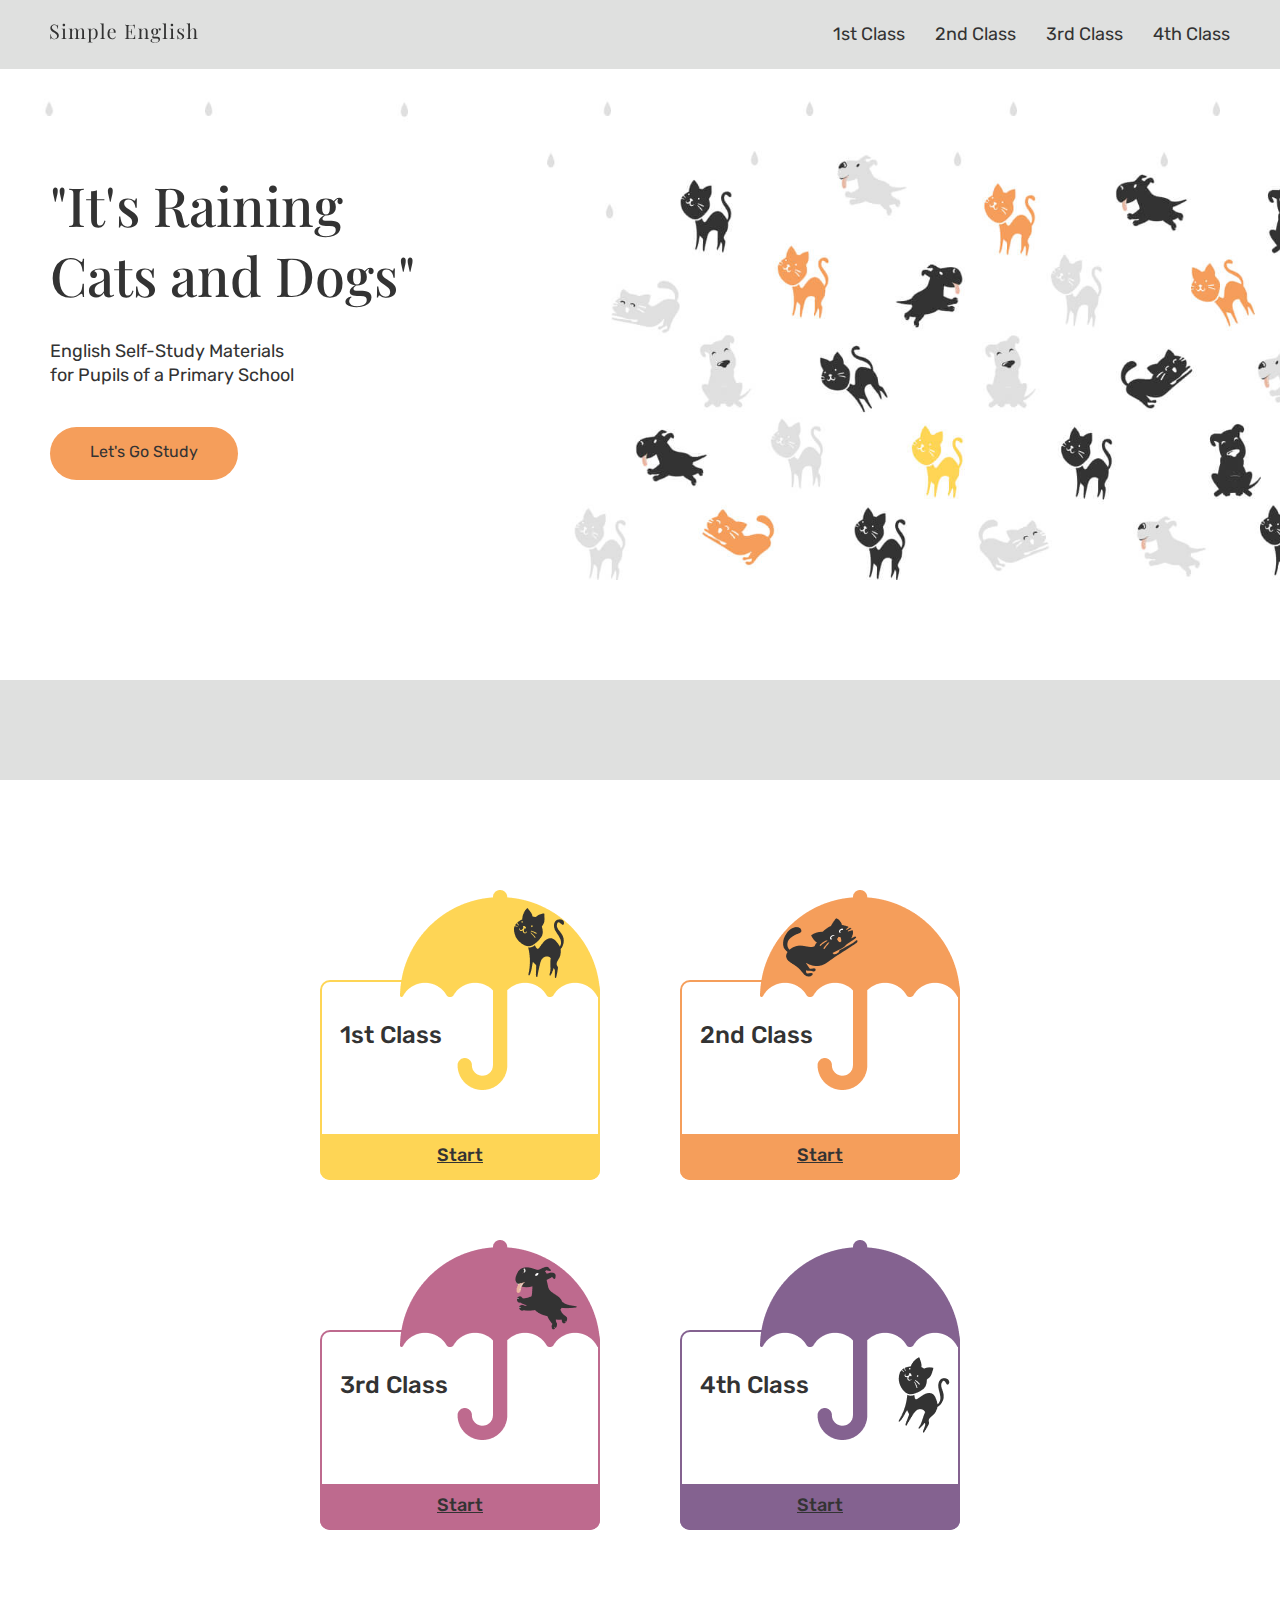
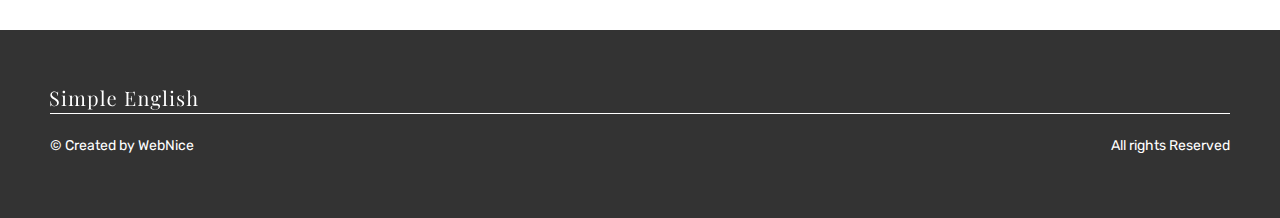
==== index.html @ 03b2a683 "Add project's files" ====
<!DOCTYPE html>
<html lang="en">

<head>
  <meta charset="UTF-8">
  <meta http-equiv="X-UA-Compatible" content="IE=edge">
  <meta name="viewport" content="width=device-width, initial-scale=1.0">
  <meta name="description" content="English Self-Study Materials for Pupils of a Primary School">
  <title>Simple English</title>
  <link rel="icon" href="img/icon/favicon.png" type="image/png">
  <link rel="stylesheet" href="css/index.css">
</head>

<body>
  <div class="wrapper">
    <header class="header">
      <div class="container header-container">
        <a class="logo header-logo" href="index.html">
          <img class="logo-img" src="img/icon/logo.svg" alt="Logo">
        </a>
        <div class="navigation-burger"><span></span></div>
        <div class="navigation-wrapper">
          <nav class="menu">
            <ul class="menu-list">
              <li class="menu-item">
                <a class="menu-link" href="class-one.html">1st Class</a>
              </li>
              <li class="menu-item">
                <a class="menu-link" href="class-two.html">2nd Class</a>
              </li>
              <li class="menu-item">
                <a class="menu-link" href="#">3rd Class</a>
              </li>
              <li class="menu">
                <a class="menu-link" href="#">4th Class</a>
              </li>
            </ul>
          </nav>
        </div>
      </div>
    </header>
    <main class="main">
      <section class="promo">
        <div class="container promo-container">
          <div class="promo-content">
            <h1 class="promo-title">"It's Raining<br> Cats and Dogs"</h1>
            <p class="promo-description">English Self-Study Materials for Pupils of a Primary
              School</p>
            <a class="promo-button button" href="#">Let's Go Study</a>
          </div>
        </div>
      </section>
      <div class="test"> </div>
      <section class="classes section-page">
        <div class="container classes-container">
          <ul class="classes-list">
            <li class="classes-item">
              <h3 class="classes-item-title">1st Class</h3>
              <a class="classes-item-link classes-item-link--first" href="class-one.html">Start</a>
              <img class="classes-item-img" src="img/class1-decor.png" alt="">
            </li>
            <li class="classes-item">
              <h3 class="classes-item-title">2nd Class</h3>
              <a class="classes-item-link classes-item-link--second" href="class-two.html">Start</a>
              <img class="classes-item-img" src="img/class2-decor.png" alt="">
            </li>
            <li class="classes-item">
              <h3 class="classes-item-title">3rd Class</h3>
              <a class="classes-item-link classes-item-link--third" href="">Start</a>
              <img class="classes-item-img" src="img/class3-decor.png" alt="">
            </li>
            <li class="classes-item">
              <h3 class="classes-item-title">4th Class</h3>
              <a class="classes-item-link classes-item-link--forth" href="">Start</a>
              <img class="classes-item-img" src="img/class4-decor.png" alt="">
            </li>
          </ul>
        </div>
      </section>
    </main>
    <footer class="footer">
      <div class="container">
        <div class="footer-top">
          <a class="logo" href="index.html">
            <img class="logo-img" src="img/icon/logo2.svg" alt="Logo Hair Master">
          </a>
        </div>
        <div class="footer-divider-line"></div>
        <div class="footer-bottom">
          <p class="footer-copy">© Created by WebNice</p>
          <p class="footer-copy-text">All rights Reserved</p>
        </div>
      </div>
    </footer>
  </div>
  <script src="js/burger.js"></script>

</body>

</html>
---- css/index.css ----
@import url(common.css);
@import url(header.css);
@import url(promo.css);
@import url(classes.css);
@import url(footer.css);
@import url(class-page.css);
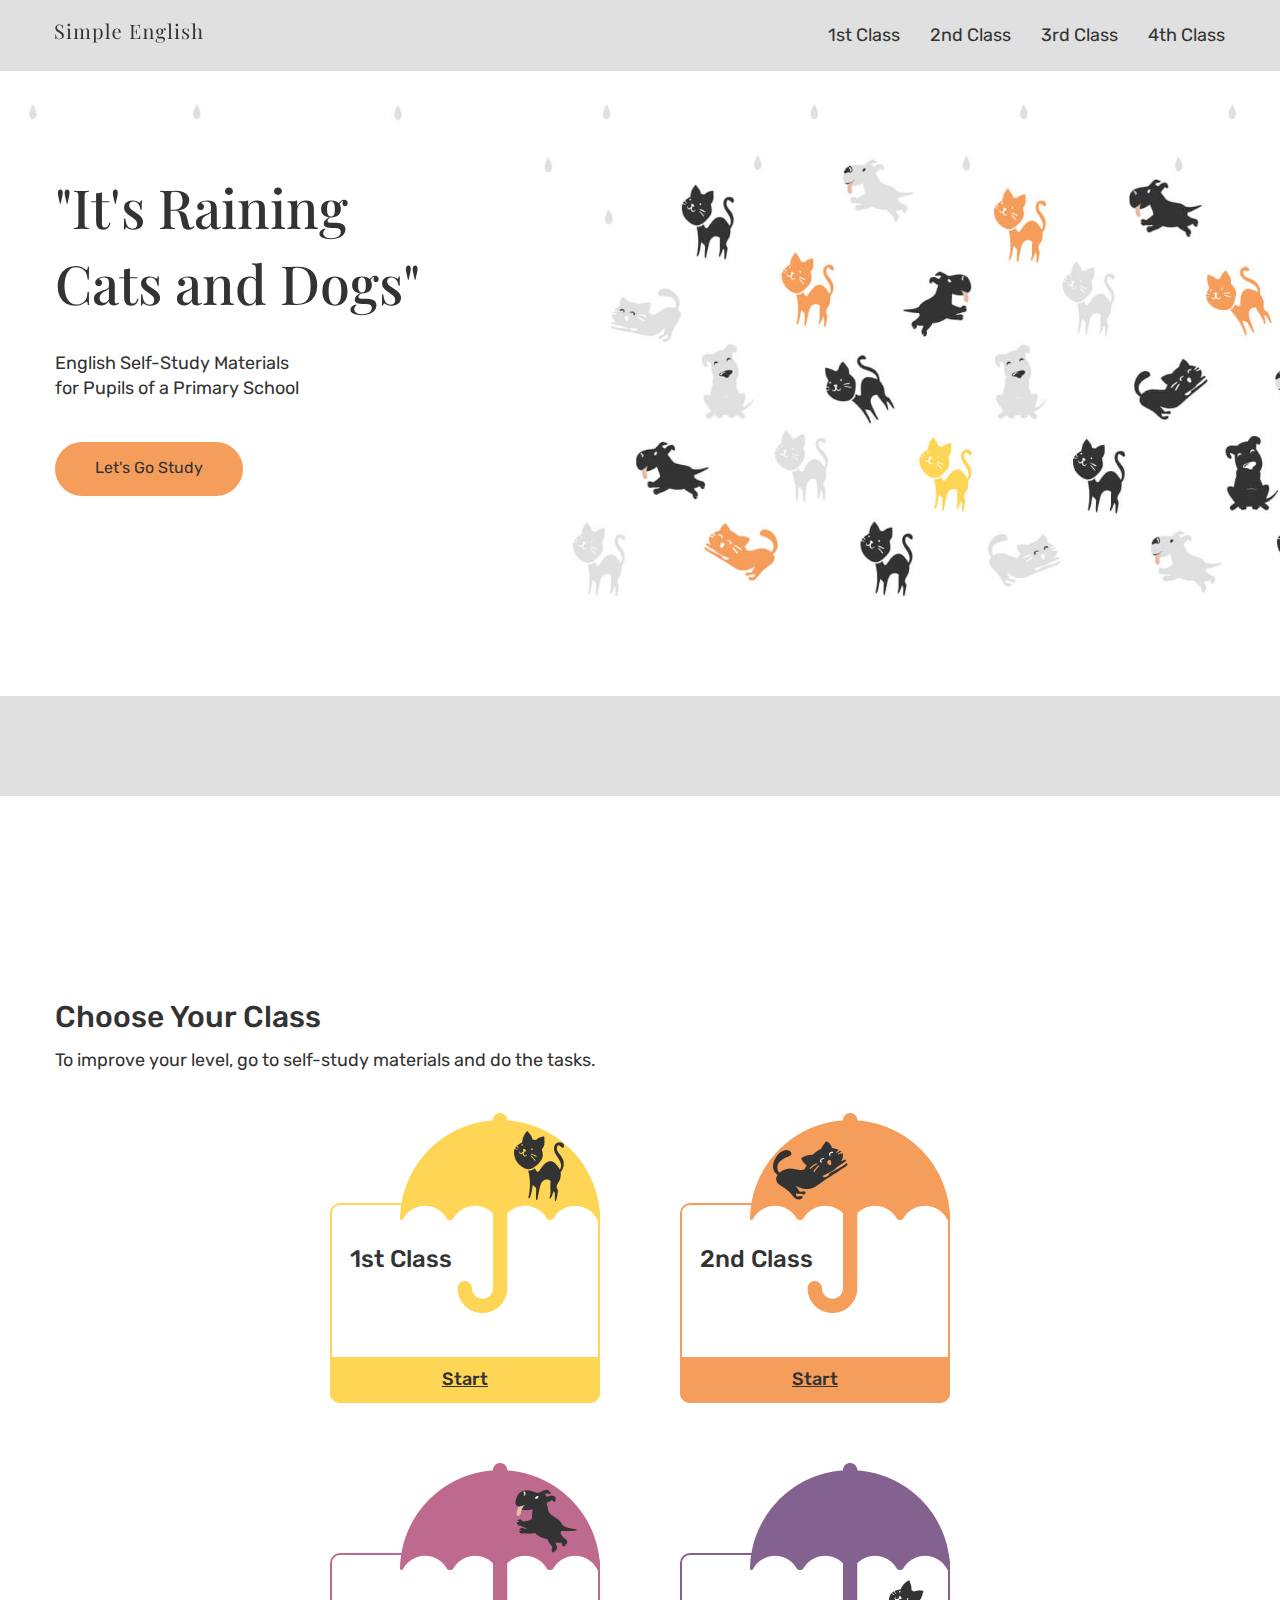
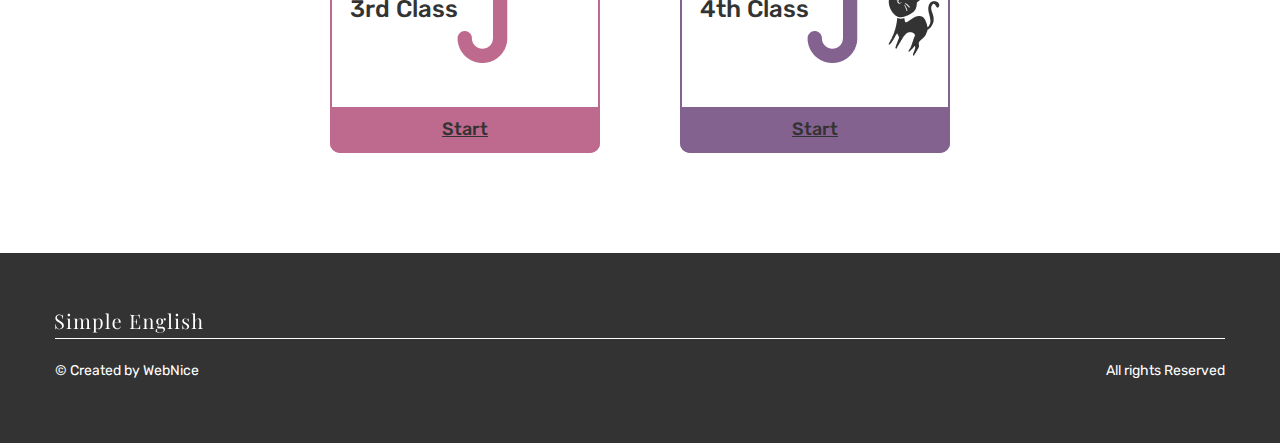
==== commit cf6e2c41: "Change content" ====
--- a/index.html
+++ b/index.html
@@ -46,35 +46,41 @@
             <h1 class="promo-title">"It's Raining<br> Cats and Dogs"</h1>
             <p class="promo-description">English Self-Study Materials for Pupils of a Primary
               School</p>
-            <a class="promo-button button" href="#">Let's Go Study</a>
+            <a class="promo-button button" href="#classes">Let's Go Study</a>
           </div>
         </div>
       </section>
       <div class="test"> </div>
-      <section class="classes section-page">
-        <div class="container classes-container">
-          <ul class="classes-list">
-            <li class="classes-item">
-              <h3 class="classes-item-title">1st Class</h3>
-              <a class="classes-item-link classes-item-link--first" href="class-one.html">Start</a>
-              <img class="classes-item-img" src="img/class1-decor.png" alt="">
-            </li>
-            <li class="classes-item">
-              <h3 class="classes-item-title">2nd Class</h3>
-              <a class="classes-item-link classes-item-link--second" href="class-two.html">Start</a>
-              <img class="classes-item-img" src="img/class2-decor.png" alt="">
-            </li>
-            <li class="classes-item">
-              <h3 class="classes-item-title">3rd Class</h3>
-              <a class="classes-item-link classes-item-link--third" href="">Start</a>
-              <img class="classes-item-img" src="img/class3-decor.png" alt="">
-            </li>
-            <li class="classes-item">
-              <h3 class="classes-item-title">4th Class</h3>
-              <a class="classes-item-link classes-item-link--forth" href="">Start</a>
-              <img class="classes-item-img" src="img/class4-decor.png" alt="">
-            </li>
-          </ul>
+      <section class="classes section-page" id="classes">
+        <div class="container">
+          <div class="classes-description">
+            <h2 class="classes-title">Choose Your Class</h2>
+            <p>To improve your level, go to self-study materials and do the tasks.</p>
+          </div>
+          <div class="classes-list-wrapper">
+            <ul class="classes-list">
+              <li class="classes-item">
+                <h3 class="classes-item-title">1st Class</h3>
+                <a class="classes-item-link classes-item-link--first" href="class-one.html">Start</a>
+                <img class="classes-item-img" src="img/class1-decor.png" alt="">
+              </li>
+              <li class="classes-item">
+                <h3 class="classes-item-title">2nd Class</h3>
+                <a class="classes-item-link classes-item-link--second" href="class-two.html">Start</a>
+                <img class="classes-item-img" src="img/class2-decor.png" alt="">
+              </li>
+              <li class="classes-item">
+                <h3 class="classes-item-title">3rd Class</h3>
+                <a class="classes-item-link classes-item-link--third" href="">Start</a>
+                <img class="classes-item-img" src="img/class3-decor.png" alt="">
+              </li>
+              <li class="classes-item">
+                <h3 class="classes-item-title">4th Class</h3>
+                <a class="classes-item-link classes-item-link--forth" href="">Start</a>
+                <img class="classes-item-img" src="img/class4-decor.png" alt="">
+              </li>
+            </ul>
+          </div>
         </div>
       </section>
     </main>
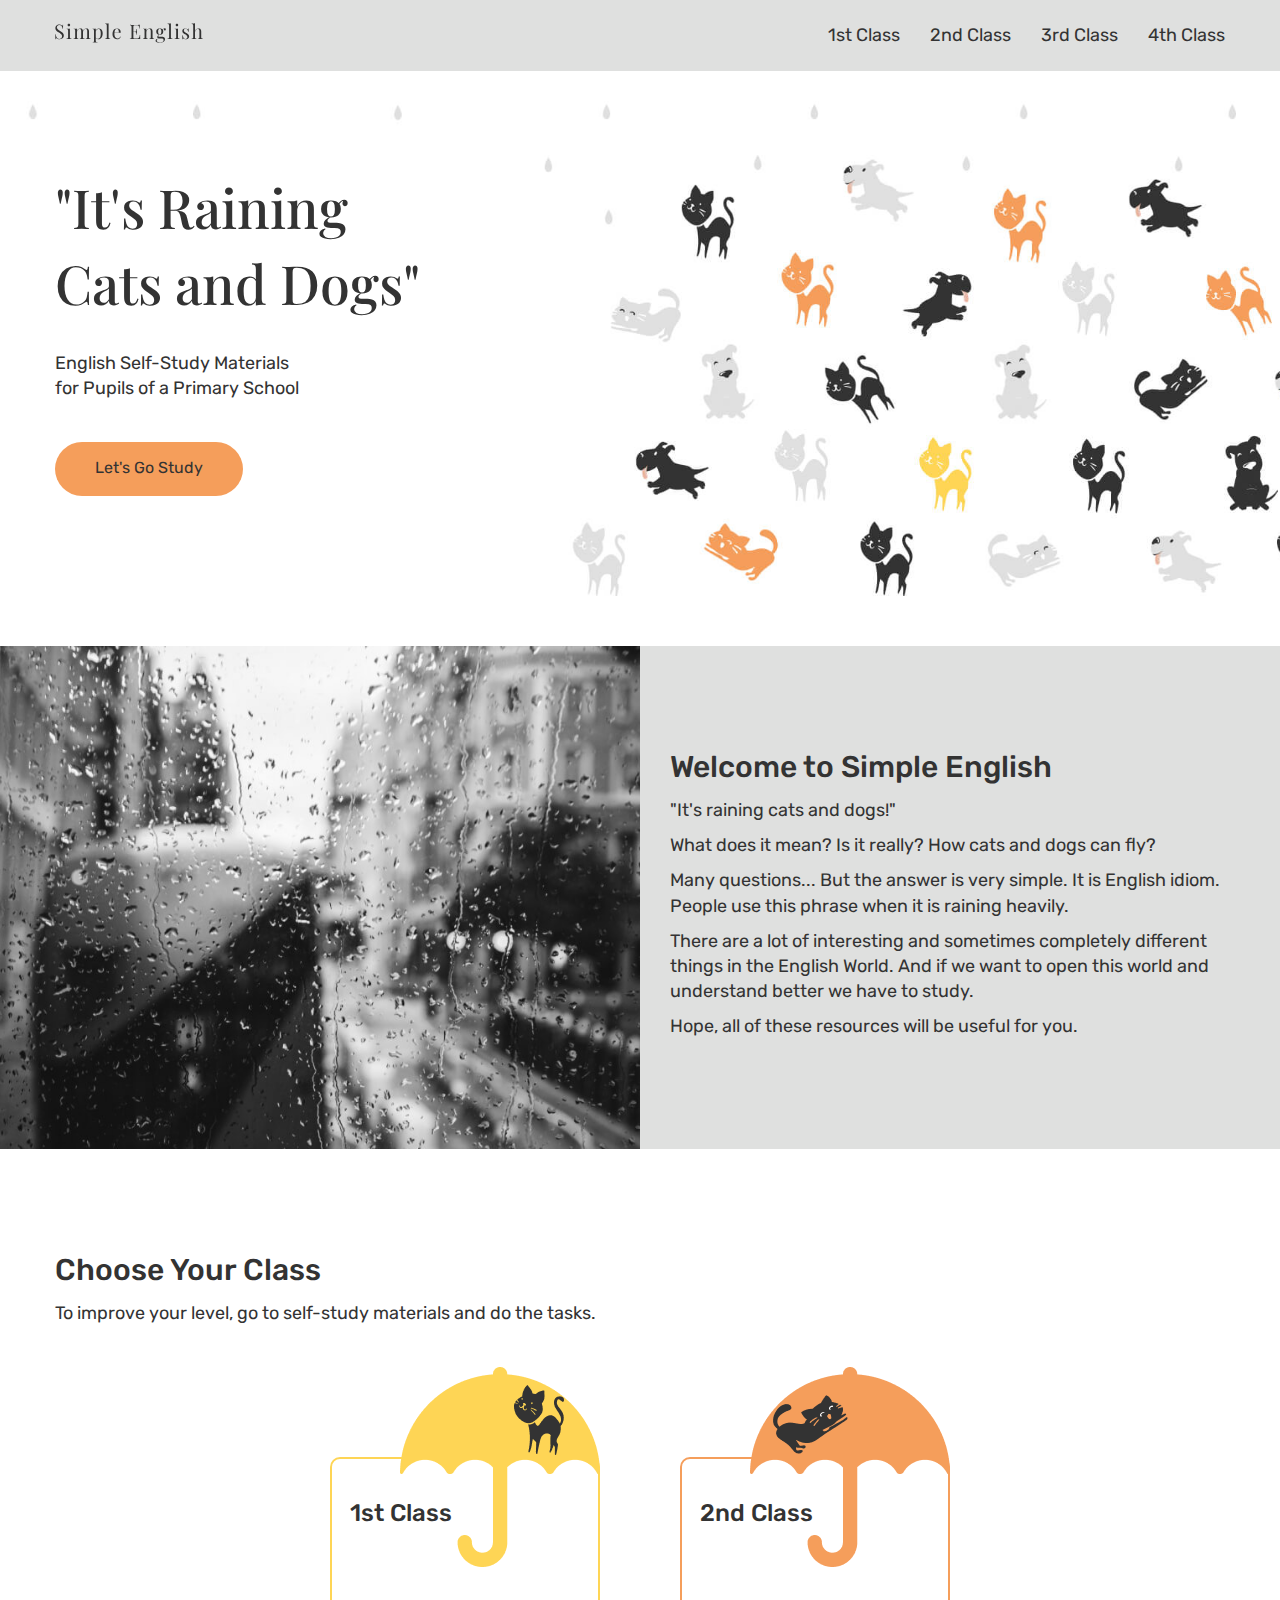
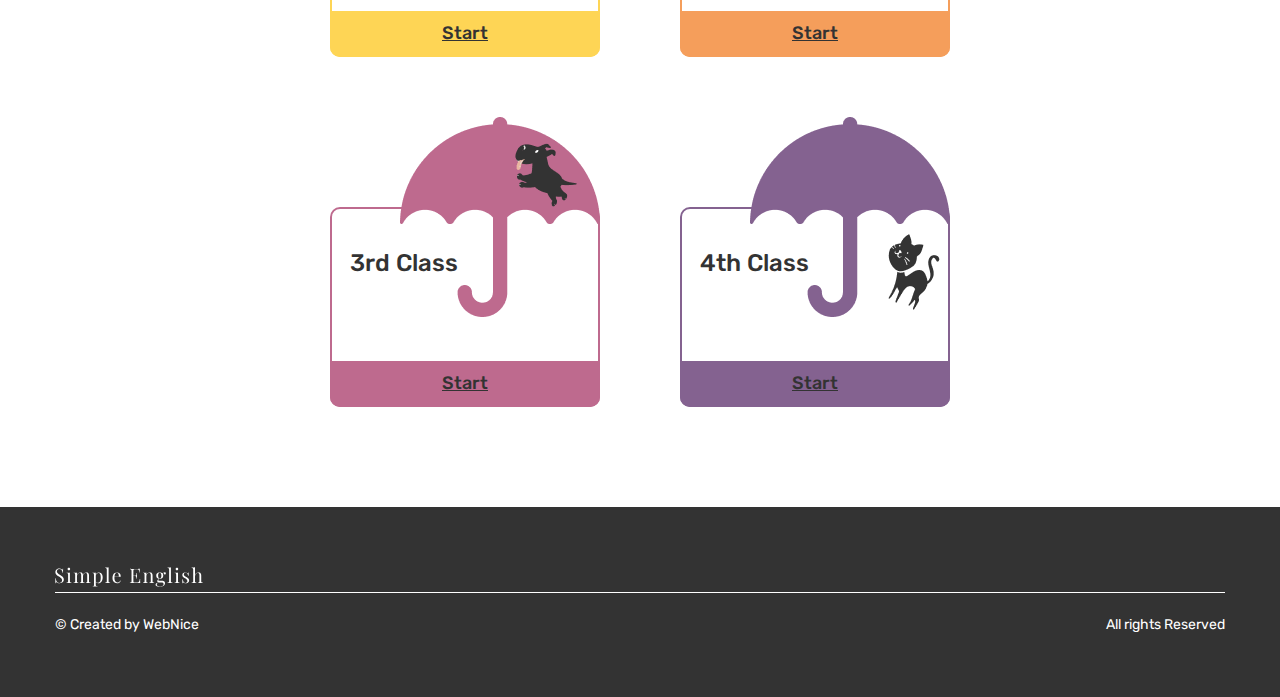
==== commit a57bbe7f: "Add section about" ====
--- a/index.html
+++ b/index.html
@@ -50,7 +50,21 @@
           </div>
         </div>
       </section>
-      <div class="test"> </div>
+      <section class="about">
+        <div class="about-img"></div>
+        <div class="container about-container">
+          <div class="about-description">
+            <h2 class="about-title">Welcome to Simple English</h2>
+            <p>"It's raining cats and dogs!"</p>
+            <p>What does it mean? Is it really? How cats and dogs can fly?</p>
+            <p>Many questions... But the answer is very simple. It is English idiom. People use this phrase when it is
+              raining heavily.</p>
+            <p>There are a lot of interesting and sometimes completely different things in the English World. And if we
+              want to open this world and understand better we have to study.</p>
+            <p>Hope, all of these resources will be useful for you.</p>
+          </div>
+        </div>
+      </section>
       <section class="classes section-page" id="classes">
         <div class="container">
           <div class="classes-description">
--- a/css/index.css
+++ b/css/index.css
@@ -1,6 +1,7 @@
 @import url(common.css);
 @import url(header.css);
 @import url(promo.css);
+@import url(about.css);
 @import url(classes.css);
 @import url(footer.css);
 @import url(class-page.css);